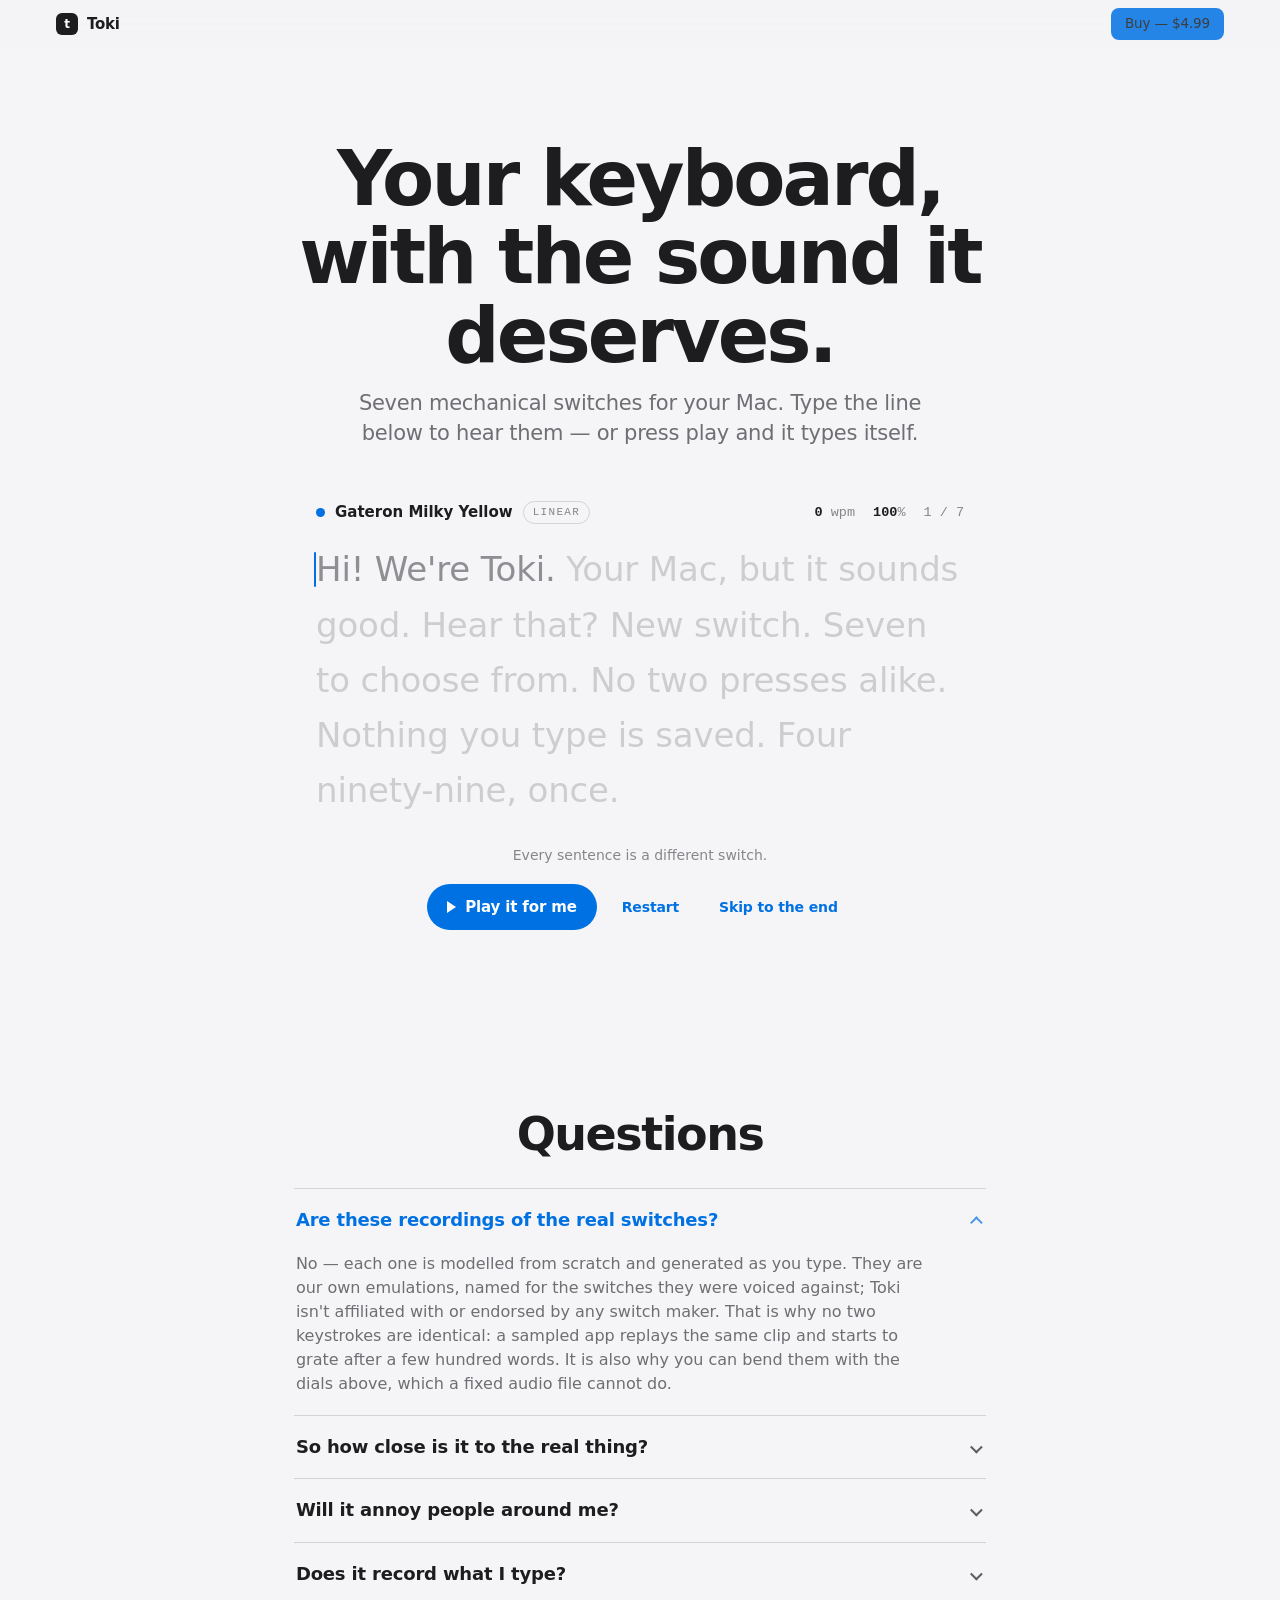
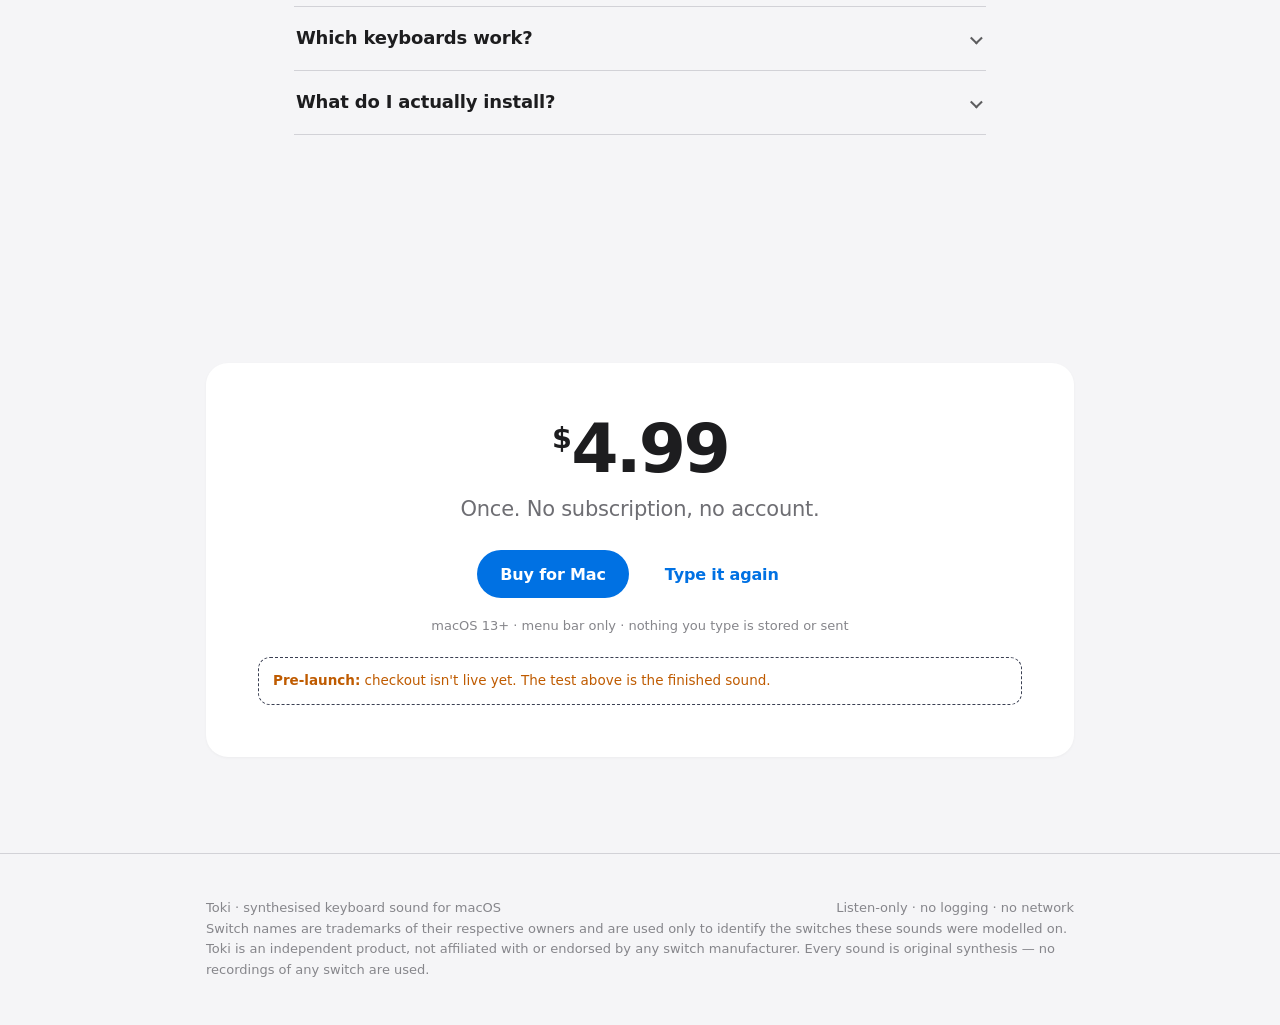
==== site/index.html @ a2b9c8f5 "Toki - mechanical keyboard sound for macOS, plus its landing page Menu-bar app in 2,479 lines of Swi" ====
<!doctype html>
<html lang="en">
<head>
<meta charset="utf-8">
<meta name="viewport" content="width=device-width, initial-scale=1">
<title>Toki — mechanical keyboard sound for your Mac</title>
<meta name="description" content="Seven mechanical keyboard switches for your Mac. Type one paragraph and hear every one of them, right in the browser.">
<meta name="theme-color" content="#0e0f18">
<!-- Pre-launch. Remove this line AND the X-Robots-Tag in vercel.json together on
     the day checkout goes live; a meta tag alone does not cover non-HTML assets. -->
<meta name="robots" content="noindex, nofollow">
<meta property="og:type" content="website">
<meta property="og:title" content="Toki — hear your keyboard">
<meta property="og:description" content="Type one paragraph. Every sentence is a different switch.">
<meta name="twitter:card" content="summary_large_image">
<link rel="stylesheet" href="css/site.css">
<link rel="icon" href="data:image/svg+xml,<svg xmlns='http://www.w3.org/2000/svg' viewBox='0 0 32 32'><rect width='32' height='32' rx='9' fill='%231f4239'/><text x='16' y='22' font-size='16' font-family='monospace' font-weight='700' fill='%238ce0c8' text-anchor='middle'>t</text></svg>">
</head>
<body>

<header class="site-head" id="head">
  <a class="brand" href="#top"><span class="glyph">t</span> Toki</a>
  <nav>
    <a class="btn" href="#buy">Buy — $4.99</a>
  </nav>
</header>

<main id="top">

  <!-- HEADER — the page had none: it opened straight into dim grey text, so a
       visitor could not tell what this was until after they committed to typing -->
  <section class="intro wrap center">
    <h1>Your keyboard,<br>with the sound it deserves.</h1>
    <p class="lede">Seven mechanical switches for your Mac. Type the line below to hear
      them — or press play and it types itself.</p>
  </section>

  <!-- THE TEST — this is the whole page ------------------------------------ -->
  <section class="test-wrap">
    <div class="wrap">

      <div class="test-meta">
        <div class="switch-now">
          <span class="dot" id="sw-dot"></span>
          <span id="sw-name">Gateron Milky Yellow</span>
          <span class="sw-fam" id="sw-fam">Linear</span>
        </div>
        <div class="stats">
          <span><b id="st-wpm">0</b> wpm</span>
          <span><b id="st-acc">100</b>%</span>
          <span id="st-prog">0 / 7</span>
        </div>
      </div>

      <div class="test" id="test" tabindex="0" role="textbox" aria-label="Typing test — type the paragraph">
        <p class="test-text" id="text"></p>
      </div>

      <p class="test-hint" id="hint">Every sentence is a different switch.</p>

      <div class="test-actions">
        <button class="btn play" id="auto" aria-pressed="false">Play it for me</button>
        <button class="btn-ghost sm" id="restart">Restart</button>
        <button class="btn-ghost sm" id="skip">Skip to the end</button>
      </div>
    </div>
  </section>

  <!-- RESULT — appears once the paragraph is done -------------------------- -->
  <section class="result wrap center" id="result" hidden>
    <h2>You just heard all seven.<br>They all come with it.</h2>

    <div class="grid four">
      <div class="card"><div class="num" id="r-wpm">—</div><h3>words per minute</h3></div>
      <div class="card"><div class="num" id="r-acc">—</div><h3>accuracy</h3></div>
      <div class="card"><div class="num" id="r-keys">—</div><h3>keystrokes heard</h3></div>
      <div class="card"><div class="num">7</div><h3>switches tried</h3></div>
    </div>

    <div class="tune-row">
      <p class="small">Switch between them freely — the dials reshape whichever one is playing.</p>
      <div class="switches" id="switches"></div>
      <div class="sliders">
        <div class="slider"><label for="s-bright">Brightness <b id="v-bright">50</b></label>
          <input type="range" id="s-bright" min="0" max="100" value="50"></div>
        <div class="slider"><label for="s-body">Body <b id="v-body">50</b></label>
          <input type="range" id="s-body" min="0" max="100" value="50"></div>
        <div class="slider"><label for="s-decay">Decay <b id="v-decay">50</b></label>
          <input type="range" id="s-decay" min="0" max="100" value="50"></div>
      </div>
      <input class="demo-field" id="demo" type="text" autocomplete="off" spellcheck="false"
             placeholder="type anything…">
    </div>
  </section>


  <!-- FAQ — the mechanics live here, not in the hero -------------------------- -->
  <section class="wrap" id="faq">
    <h2>Questions</h2>
    <div class="faq">
      <details class="qa" open>
        <summary>Are these recordings of the real switches?<span class="chev" aria-hidden="true"></span></summary>
        <div class="qa-body"><p>No — each one is modelled from scratch and generated as you type. They are our own emulations, named for the switches they were voiced against; Toki isn't affiliated with or endorsed by any switch maker. That is why no two keystrokes are identical: a sampled app replays the same clip and starts to grate after a few hundred words. It is also why you can bend them with the dials above, which a fixed audio file cannot do.</p></div>
      </details>
      <details class="qa">
        <summary>So how close is it to the real thing?<span class="chev" aria-hidden="true"></span></summary>
        <div class="qa-body"><p>Close enough that people who own these switches recognise them, not close enough to fool a recording. If you want a literal capture of your exact board, this is the wrong tool.</p></div>
      </details>
      <details class="qa">
        <summary>Will it annoy people around me?<span class="chev" aria-hidden="true"></span></summary>
        <div class="qa-body"><p>It is your speakers, so it is as loud as you set it — and headphones make it private. You can also turn off the key-up sound, which roughly halves the number of clicks.</p></div>
      </details>
      <details class="qa">
        <summary>Does it record what I type?<span class="chev" aria-hidden="true"></span></summary>
        <div class="qa-body"><p>No. macOS makes an app ask before it can watch for keystrokes, and Toki asks for the narrowest one there is — Input Monitoring, not Accessibility. It cannot read your screen or control other apps. The listener is listen-only: each key becomes a size and a stereo position, then is discarded. There is no logging path and no network code, so there is nothing to store and nowhere to send it. It also cannot see passwords — macOS hides those from every app, including this one.</p></div>
      </details>
      <details class="qa">
        <summary>Which keyboards work?<span class="chev" aria-hidden="true"></span></summary>
        <div class="qa-body"><p>All of them. It listens to the keystroke, not the hardware, so your laptop's built-in keyboard works the same as an external board.</p></div>
      </details>
      <details class="qa">
        <summary>What do I actually install?<span class="chev" aria-hidden="true"></span></summary>
        <div class="qa-body"><p>One menu-bar icon on macOS 13 or later, Apple silicon or Intel. No window, no dock icon, no account.</p></div>
      </details>
    </div>
  </section>

  <!-- BUY ------------------------------------------------------------------- -->
  <section class="wrap center" id="buy">
    <div class="price-box">
      <div class="price-tag"><sup>$</sup>4.99</div>
      <p class="lede">Once. No subscription, no account.</p>
      <div class="cta">
        <a class="btn" href="#buy" id="buy-btn">Buy for Mac</a>
        <button class="btn-ghost" id="again">Type it again</button>
      </div>
      <p class="compat small">macOS 13+ · menu bar only · nothing you type is stored or sent</p>
      <p class="notice" id="prelaunch"><b>Pre-launch:</b> checkout isn't live yet. The test above is the finished sound.</p>
    </div>
  </section>

</main>

<footer>
  <div class="wrap foot-row">
    <span class="small">Toki · synthesised keyboard sound for macOS</span>
    <span class="small">Listen-only · no logging · no network</span>
  </div>
  <div class="wrap foot-row">
    <span class="small">Switch names are trademarks of their respective owners and are used only to
      identify the switches these sounds were modelled on. Toki is an independent product,
      not affiliated with or endorsed by any switch manufacturer. Every sound is original
      synthesis — no recordings of any switch are used.</span>
  </div>
</footer>

<script type="module" src="js/typing.js"></script>
</body>
</html>
---- site/css/site.css ----
/* ============================================================================
   Toki — Dusk
   Deep blue-slate ground, one mint accent. The lit key is the only bright thing
   above the fold, so attention lands on the thing you are meant to press.
   Built mobile-first; every section is a single column that widens.
   ========================================================================== */
:root {
  /* Near-monochrome light, one blue accent, in the idiom of Apple's own product
     pages: the page recedes and the product is the only saturated thing on it.
     On macOS `system-ui` already resolves to SF Pro, so the typeface comes free
     and correct rather than being approximated by a webfont. */
  --bg:      #f5f5f7;          /* the signature off-white, not pure white */
  --bg-top:  #ffffff;
  --panel:   #ffffff;
  --line:    #d2d2d7;
  --ink:     #1d1d1f;          /* near-black, never #000 */
  --dim:     #6e6e73;
  --faint:   #86868b;
  --mint:    #0071e3;          /* the accent; name kept so components need no edit */
  --mint-dk: #ffffff;
  --warn:    #bf5b00;

  /* Not-yet-typed text. #c7c7cc measured only 1.55:1 against the ground — faint
     enough that you cannot comfortably read the line you are meant to type,
     which defeats the exercise. #8e8e93 measures 2.99:1: still unmistakably
     "not yet typed" against the 15.46:1 of a typed character, but legible. */
  --untyped: #8e8e93;

  --r-sm: 10px; --r-md: 12px; --r-lg: 18px; --r-xl: 22px;
  --r-pill: 980px;             /* their button radius, effectively a capsule */
  --pad: clamp(20px, 5vw, 56px);
  --maxw: 980px;               /* narrower column: short lines, lots of air */

  --ease: cubic-bezier(.28, .11, .32, 1);
}

*, *::before, *::after { box-sizing: border-box; margin: 0; }

html { -webkit-text-size-adjust: 100%; scroll-behavior: smooth; }

body {
  /* Flat ground. A gradient would compete with the product; these pages are
     deliberately inert so the one bright thing is what you are selling. */
  background: var(--bg);
  color: var(--ink);
  font: 16px/1.6 ui-sans-serif, system-ui, -apple-system, "Segoe UI", sans-serif;
  -webkit-font-smoothing: antialiased;
  overflow-x: hidden;
}

a { color: inherit; text-decoration: none; }
button { font: inherit; color: inherit; background: none; border: 0; cursor: pointer; }
:focus-visible { outline: 2px solid var(--mint); outline-offset: 3px; border-radius: 6px; }

.wrap { max-width: var(--maxw); margin: 0 auto; padding-inline: var(--pad); }

/* --- type ----------------------------------------------------------------- */
h1 {
  font-size: clamp(38px, 7.4vw, 76px);
  line-height: 1.03;
  letter-spacing: -.038em;    /* large type needs negative tracking to look set */
  font-weight: 600;           /* semibold, not bold — heavier reads cheap at size */
  max-width: 20ch;
}
h2 {
  font-size: clamp(28px, 4.6vw, 46px);
  line-height: 1.08;
  letter-spacing: -.032em;
  font-weight: 600;
  max-width: 22ch;
}
h3 { font-size: 17px; font-weight: 650; letter-spacing: -.01em; }
.lede { color: var(--dim); font-size: clamp(17px, 2.3vw, 21px); max-width: 44ch; margin-top: 14px;
        line-height: 1.42; letter-spacing: -.012em; }
.mint { color: var(--mint); }
.mono { font-family: ui-monospace, SFMono-Regular, Menlo, monospace; }
.kicker {
  font: 600 11px/1 ui-monospace, Menlo, monospace;
  letter-spacing: .16em; text-transform: uppercase; color: var(--mint);
}
.small { font-size: 13px; color: var(--faint); }

/* --- buttons -------------------------------------------------------------- */
.btn, .btn-ghost {
  display: inline-flex; align-items: center; justify-content: center; gap: 9px;
  border-radius: var(--r-pill); font-weight: 550; font-size: 16px;
  min-height: 48px; padding: 0 23px;          /* >=44px tap target */
  letter-spacing: -.01em;
  transition: transform .15s var(--ease), background-color .2s var(--ease),
              border-color .2s var(--ease), opacity .2s var(--ease);
}
.btn { background: var(--mint); color: var(--mint-dk); }
.btn:hover { background: #0077ed; transform: none; }   /* no lift; they don't */
.btn-ghost { border: 1px solid var(--line); color: var(--ink); }
.btn-ghost { color: var(--mint); border-color: transparent; }
.btn-ghost:hover { color: #0077ed; background: rgba(0,113,227,.06); }
.btn[disabled], .btn-ghost[disabled] { opacity: .5; cursor: not-allowed; transform: none; }

/* --- header --------------------------------------------------------------- */
.site-head {
  position: sticky; top: 0; z-index: 40;
  display: flex; align-items: center; justify-content: space-between;
  gap: 16px; padding: 0 var(--pad); min-height: 48px;
  backdrop-filter: saturate(180%) blur(20px);
  background: rgba(245,245,247,.82);          /* the translucent chrome */
  font-size: 14px;
  border-bottom: 1px solid transparent;
  transition: border-color .3s var(--ease);
}
.site-head.scrolled { border-bottom-color: var(--line); }
.brand { display: flex; align-items: center; gap: 9px; font-weight: 600; font-size: 15px; letter-spacing: -.015em; }
.brand .glyph {
  width: 22px; height: 22px; border-radius: 6px;
  background: var(--ink); color: #fff; display: grid; place-items: center;
  font: 600 12px/1 ui-sans-serif, system-ui; letter-spacing: -.02em;
}
.site-head nav { display: flex; align-items: center; gap: 6px; }
.site-head nav a { padding: 10px 12px; font-size: 13.5px; color: var(--ink); opacity: .85; border-radius: 8px; }
.site-head nav a:hover { color: var(--ink); }
.site-head .btn { min-height: 32px; font-size: 13.5px; padding: 0 14px; font-weight: 500; }
@media (max-width: 640px) { .site-head nav .hide-sm { display: none; } }

/* --- sections ------------------------------------------------------------- */
section { padding-block: clamp(56px, 8vw, 96px); }
.center { text-align: center; }
.center h1, .center h2, .center .lede { margin-inline: auto; }
#tuner .lede, .privacy .lede { margin-top: 14px; }
.stack-sm > * + * { margin-top: 14px; }
.stack   > * + * { margin-top: 22px; }

/* --- hero ----------------------------------------------------------------- */
.hero { padding-top: clamp(48px, 9vw, 96px); }
.hero .cta { display: flex; gap: 12px; justify-content: center; flex-wrap: wrap; margin-top: 32px; }
.hero .stage { margin-top: clamp(48px, 8vw, 84px); }

/* the playable keys */
.keys { display: flex; gap: clamp(6px, 1.8vw, 14px); justify-content: center; flex-wrap: wrap; }
.key {
  /* narrow enough that all five of T-H-O-C-K fit one row at 390px;
     at 17vw the last key orphaned onto a second line. */
  width: clamp(52px, 14.5vw, 92px); aspect-ratio: 1;
  border-radius: clamp(12px, 3vw, 18px);
  background: #fff;
  border: 1px solid var(--line);
  box-shadow: 0 2px 0 var(--line);
  color: var(--ink); font-size: clamp(17px, 4vw, 21px); font-weight: 650;
  display: grid; place-items: center;
  transition: transform .07s var(--ease), box-shadow .18s var(--ease),
              background-color .18s var(--ease), color .18s var(--ease);
}
.key:hover { color: var(--ink); border-color: #3d4459; }
.key.lit, .key:active {
  background: var(--mint); border-color: var(--mint); color: #fff;
  box-shadow: 0 2px 0 #005bbb;
  transform: translateY(2px);
}
.hero .hint { margin-top: 26px; }

/* --- tuner ---------------------------------------------------------------- */
.tuner { display: grid; gap: 28px; margin-top: 36px; }
@media (min-width: 820px) { .tuner { grid-template-columns: 1.05fr .95fr; align-items: start; gap: 44px; } }

.switches { display: flex; flex-wrap: wrap; gap: 8px; }
.chip {
  padding: 9px 14px; min-height: 44px; display: inline-flex; align-items: center;
  border: 1px solid var(--line); border-radius: 999px; color: var(--dim); font-size: 14.5px;
  transition: all .18s var(--ease);
}
.chip:hover { color: var(--ink); border-color: var(--faint); }
.chip[aria-pressed="true"] { background: var(--mint); color: var(--mint-dk); border-color: var(--mint); font-weight: 650; }

.sliders { display: grid; gap: 18px; }
.slider label { display: flex; justify-content: space-between; font-size: 14px; color: var(--dim); }
.slider label b { color: var(--ink); font-weight: 600; font-variant-numeric: tabular-nums; }
input[type=range] {
  -webkit-appearance: none; appearance: none; width: 100%; height: 34px; background: transparent;
}
input[type=range]::-webkit-slider-runnable-track {
  height: 4px; border-radius: 999px; background: #d2d2d7;
}
input[type=range]::-webkit-slider-thumb {
  -webkit-appearance: none; width: 22px; height: 22px; margin-top: -8.5px;
  border-radius: 50%; background: var(--mint); border: 0;
  box-shadow: 0 1px 4px rgba(0,0,0,.2);
}
input[type=range]:focus-visible::-webkit-slider-thumb { box-shadow: 0 0 0 6px rgba(140,224,200,.3); }

.scope {
  border: 1px solid var(--line); border-radius: var(--r-lg); background: #fbfbfd;
  padding: 14px; height: 148px; display: block; width: 100%;
}
.readout { display: flex; gap: 18px; flex-wrap: wrap; margin-top: 12px; }
.readout span { font: 500 12.5px ui-monospace, Menlo, monospace; color: var(--faint); }
.readout b { color: var(--mint); font-weight: 600; }

/* --- typing demo ---------------------------------------------------------- */
.demo-field {
  width: 100%; border: 1px solid var(--line); border-radius: var(--r-md);
  background: #fff; color: var(--ink); padding: 15px 16px; font-size: 16px;
  min-height: 54px; transition: border-color .2s var(--ease);
}
.demo-field:focus { outline: none; border-color: var(--mint); }
.demo-field::placeholder { color: #5b6276; }

/* --- generic cards / grid ------------------------------------------------- */
.grid { display: grid; gap: 18px; margin-top: 40px; }
@media (min-width: 620px) { .grid.two { grid-template-columns: 1fr 1fr; } }
@media (min-width: 860px) { .grid.four { grid-template-columns: repeat(4, 1fr); } }
.card {
  border: 0; border-radius: var(--r-xl); background: var(--panel);
  padding: 24px; box-shadow: 0 1px 3px rgba(0,0,0,.04);
}
.card p { color: var(--dim); font-size: 15px; margin-top: 8px; }
.card { text-align: left; }
.grid.four .card { text-align: center; padding: 26px 18px; }
.grid.four .card h3 { color: var(--dim); font-weight: 550; font-size: 14.5px; margin-top: 8px; }
.card .num { font: 600 26px/1 ui-monospace, Menlo, monospace; color: var(--mint); letter-spacing: -.02em; }

/* --- privacy: deliberately flatter, more technical register --------------- */
.privacy { background: var(--panel); }
.facts { list-style: none; margin-top: 30px; display: grid; gap: 2px; }
.facts li {
  display: grid; grid-template-columns: 20px 1fr; gap: 12px; align-items: start;
  padding: 13px 2px; border-bottom: 1px solid #191d2a; font-size: 16px;
}
.facts li:last-child { border-bottom: 0; }
.facts .tick { color: var(--mint); font-weight: 700; line-height: 1.5; }
.facts code {
  font: 500 13.5px ui-monospace, Menlo, monospace; color: var(--mint);
  background: #121826; padding: 2px 6px; border-radius: 6px;
}
.facts .why { display: block; color: var(--faint); font-size: 14px; margin-top: 3px; }

/* --- price ---------------------------------------------------------------- */
.price-box {
  border: 0; border-radius: var(--r-xl); background: var(--panel);
  padding: clamp(30px, 5vw, 52px); margin-top: 36px; text-align: center;
  box-shadow: 0 1px 3px rgba(0,0,0,.04);
}
.price-tag { font-size: clamp(44px, 9vw, 68px); font-weight: 700; letter-spacing: -.04em; line-height: 1; }
.price-tag sup { font-size: .42em; vertical-align: super; margin-right: 2px; font-weight: 600; }
.price-box .lede { margin-top: 12px; }
.price-box .cta { margin-top: 26px; display: flex; gap: 12px; justify-content: center; flex-wrap: wrap; }
.compat { margin-top: 18px; }

.notice {
  margin-top: 20px; border: 1px dashed #3a3f52; border-radius: var(--r-md);
  padding: 12px 14px; color: var(--warn); font-size: 13.5px; text-align: left;
}

/* --- footer --------------------------------------------------------------- */
footer { border-top: 1px solid var(--line); padding-block: 44px; }
.foot-row { display: flex; justify-content: space-between; gap: 20px; flex-wrap: wrap; align-items: center; }
footer a { color: var(--dim); }
footer a:hover { color: var(--ink); }

/* --- reveal --------------------------------------------------------------- */
.reveal { opacity: 0; transform: translateY(14px); transition: opacity .7s var(--ease), transform .7s var(--ease); }
.reveal.in { opacity: 1; transform: none; }

@media (prefers-reduced-motion: reduce) {
  html { scroll-behavior: auto; }
  .reveal { opacity: 1; transform: none; transition: none; }
  * { animation-duration: .001ms !important; transition-duration: .001ms !important; }
}

/* Deterministic capture: the page reveals on scroll via IntersectionObserver,
   which does not fire for off-screen content during a captureBeyondViewport
   screenshot — so a full-page shot renders every unrevealed section as a blank
   hole. Exactly the failure that made a section score 91.9% "within tolerance"
   on the last project by matching empty background to empty background.
   Stamped at capture time only; the live page still animates. */
html[data-static] .reveal { opacity: 1 !important; transform: none !important; transition: none !important; }

/* ============================================================================
   TYPING TEST — the page's whole first screen
   ========================================================================== */
.test-wrap { padding-block: clamp(40px, 7vw, 80px) clamp(48px, 8vw, 88px); }

.test-meta {
  display: flex; justify-content: space-between; align-items: center;
  gap: 16px; flex-wrap: wrap; margin-bottom: 22px;
}
.switch-now {
  display: inline-flex; align-items: center; gap: 10px;
  font-size: 15px; font-weight: 650;
}
.switch-now .dot {
  width: 9px; height: 9px; border-radius: 50%; background: var(--mint);
  box-shadow: 0 0 14px 1px rgba(140, 224, 200, .7);
}
.switch-now .sw-fam {
  font: 500 11px/1 ui-monospace, Menlo, monospace; letter-spacing: .12em;
  text-transform: uppercase; color: var(--faint);
  border: 1px solid var(--line); border-radius: 999px; padding: 5px 9px;
}
.switch-now.flash { animation: swflash .5s var(--ease); }
@keyframes swflash { from { opacity: .35; transform: translateY(-3px); } to { opacity: 1; transform: none; } }

.stats { display: flex; gap: 18px; font: 500 13.5px ui-monospace, Menlo, monospace; color: var(--faint); }
.stats b { color: var(--ink); font-weight: 600; }

/* the paragraph */
.test { outline: none; }
.test-text {
  font-size: clamp(22px, 3.6vw, 34px);
  font-weight: 500;
  line-height: 1.62;
  letter-spacing: -.005em;
  color: var(--untyped);              /* untyped */
  max-width: 34ch;
}
@media (min-width: 760px) { .test-text { max-width: 46ch; } }

.sentence { transition: opacity .3s var(--ease); opacity: .38; }
.sentence.live { opacity: 1; }

.ch { position: relative; transition: color .12s linear; }
.ch.ok  { color: var(--ink); }
.ch.bad { color: #d70015; background: rgba(215, 0, 21, .09); border-radius: 3px; }
.ch.at::before {
  content: ""; position: absolute; left: -2px; top: .08em; bottom: .08em; width: 2px;
  background: var(--mint); border-radius: 2px; animation: caret 1.05s steps(1) infinite;
}
@keyframes caret { 0%, 49% { opacity: 1 } 50%, 100% { opacity: 0 } }

.test-hint { margin-top: 26px; color: var(--faint); font-size: 14px; min-height: 1.4em; }
.test-actions { margin-top: 18px; display: flex; gap: 10px; flex-wrap: wrap; }
.btn-ghost.sm { min-height: 40px; font-size: 14px; padding: 0 14px; }

/* result panel */
.result { padding-top: clamp(40px, 6vw, 72px); }
.result h2 { margin-inline: auto; }
.tune-row {
  margin-top: 40px; border: 1px solid var(--line); border-radius: var(--r-xl);
  background: var(--panel); padding: clamp(20px, 4vw, 32px); text-align: left;
}
.tune-row .switches { margin: 14px 0 20px; }
.tune-row .sliders { max-width: 460px; }
.tune-row .demo-field { margin-top: 20px; }

.notice.pulse { border-color: var(--warn); background: rgba(255, 207, 139, .06); }

@media (prefers-reduced-motion: reduce) {
  .ch.at::before { animation: none; }
  .switch-now.flash { animation: none; }
}

/* --- FAQ ------------------------------------------------------------------
   Native <details>, so it collapses with no JS, is keyboard-operable, and
   announces its own open/closed state to screen readers. The first answer ships
   open — otherwise the section reads as a stack of headings with no content.
   -------------------------------------------------------------------------- */
.faq { margin-top: 28px; max-width: 68ch; }

.qa { border-bottom: 1px solid var(--line); }
.qa:first-child { border-top: 1px solid var(--line); }

.qa summary {
  display: flex; align-items: center; justify-content: space-between; gap: 16px;
  padding: 17px 2px; cursor: pointer; list-style: none;
  font-size: clamp(16px, 2.2vw, 18px); font-weight: 600; letter-spacing: -.01em;
  min-height: 44px;                     /* tap target */
  transition: color .18s var(--ease);
}
.qa summary::-webkit-details-marker { display: none; }
.qa summary:hover { color: var(--mint); }
.qa[open] summary { color: var(--mint); }

/* chevron, drawn rather than shipped as an icon file */
.qa .chev {
  flex: 0 0 auto; width: 9px; height: 9px; margin-right: 4px;
  border-right: 2px solid currentColor; border-bottom: 2px solid currentColor;
  transform: rotate(45deg); transform-origin: 60% 60%;
  transition: transform .22s var(--ease); opacity: .7;
}
.qa[open] .chev { transform: rotate(-135deg); }

.qa-body { padding: 0 2px 19px; }
.qa-body p { color: var(--dim); font-size: 16px; line-height: 1.5; margin: 0; max-width: 62ch; }

@media (prefers-reduced-motion: reduce) { .qa .chev { transition: none; } }

/* --- autoplay button -------------------------------------------------------
   The main affordance on a phone, where typing into a landing page is
   unpleasant, so it gets the filled treatment while restart/skip stay quiet.
   -------------------------------------------------------------------------- */
.test-actions { align-items: center; }
.btn.play { min-height: 46px; font-size: 15px; padding: 0 20px; }
.btn.play::before {
  content: ""; width: 0; height: 0; flex: 0 0 auto;
  border-left: 9px solid currentColor;
  border-top: 6px solid transparent; border-bottom: 6px solid transparent;
  transition: none;
}
/* while playing, the triangle becomes a stop square */
.btn.play[aria-pressed="true"]::before {
  width: 11px; height: 11px; border: 0; background: currentColor; border-radius: 2px;
}
@media (max-width: 560px) {
  .test-actions { width: 100%; }
  .btn.play { flex: 1 1 100%; }
}

/* --- header + centring -----------------------------------------------------
   Short lines, centred, with air above and below. The paragraph block itself
   stays left-aligned inside a centred column: centred prose is harder to track
   while typing, and the test is the one thing that must stay easy to read.
   -------------------------------------------------------------------------- */
.intro { padding-block: clamp(48px, 8vw, 92px) 0; }
.intro h1 { margin-inline: auto; }
.intro .lede { margin-inline: auto; }

.test-wrap { padding-block: clamp(30px, 5vw, 52px) clamp(48px, 8vw, 84px); }
.test-wrap .wrap { max-width: 760px; }
.test-text { margin-inline: auto; }
.test-meta { margin-bottom: 18px; }
.test-actions { justify-content: center; }
.test-hint { text-align: center; }

/* the switch label reads as a caption here, not a readout */
.switch-now .dot { box-shadow: none; }
.switch-now .sw-fam { border-color: var(--line); }
.stats { color: var(--faint); }

/* results + FAQ centred to match */
.faq { margin-inline: auto; }
#faq h2 { margin-inline: auto; text-align: center; }
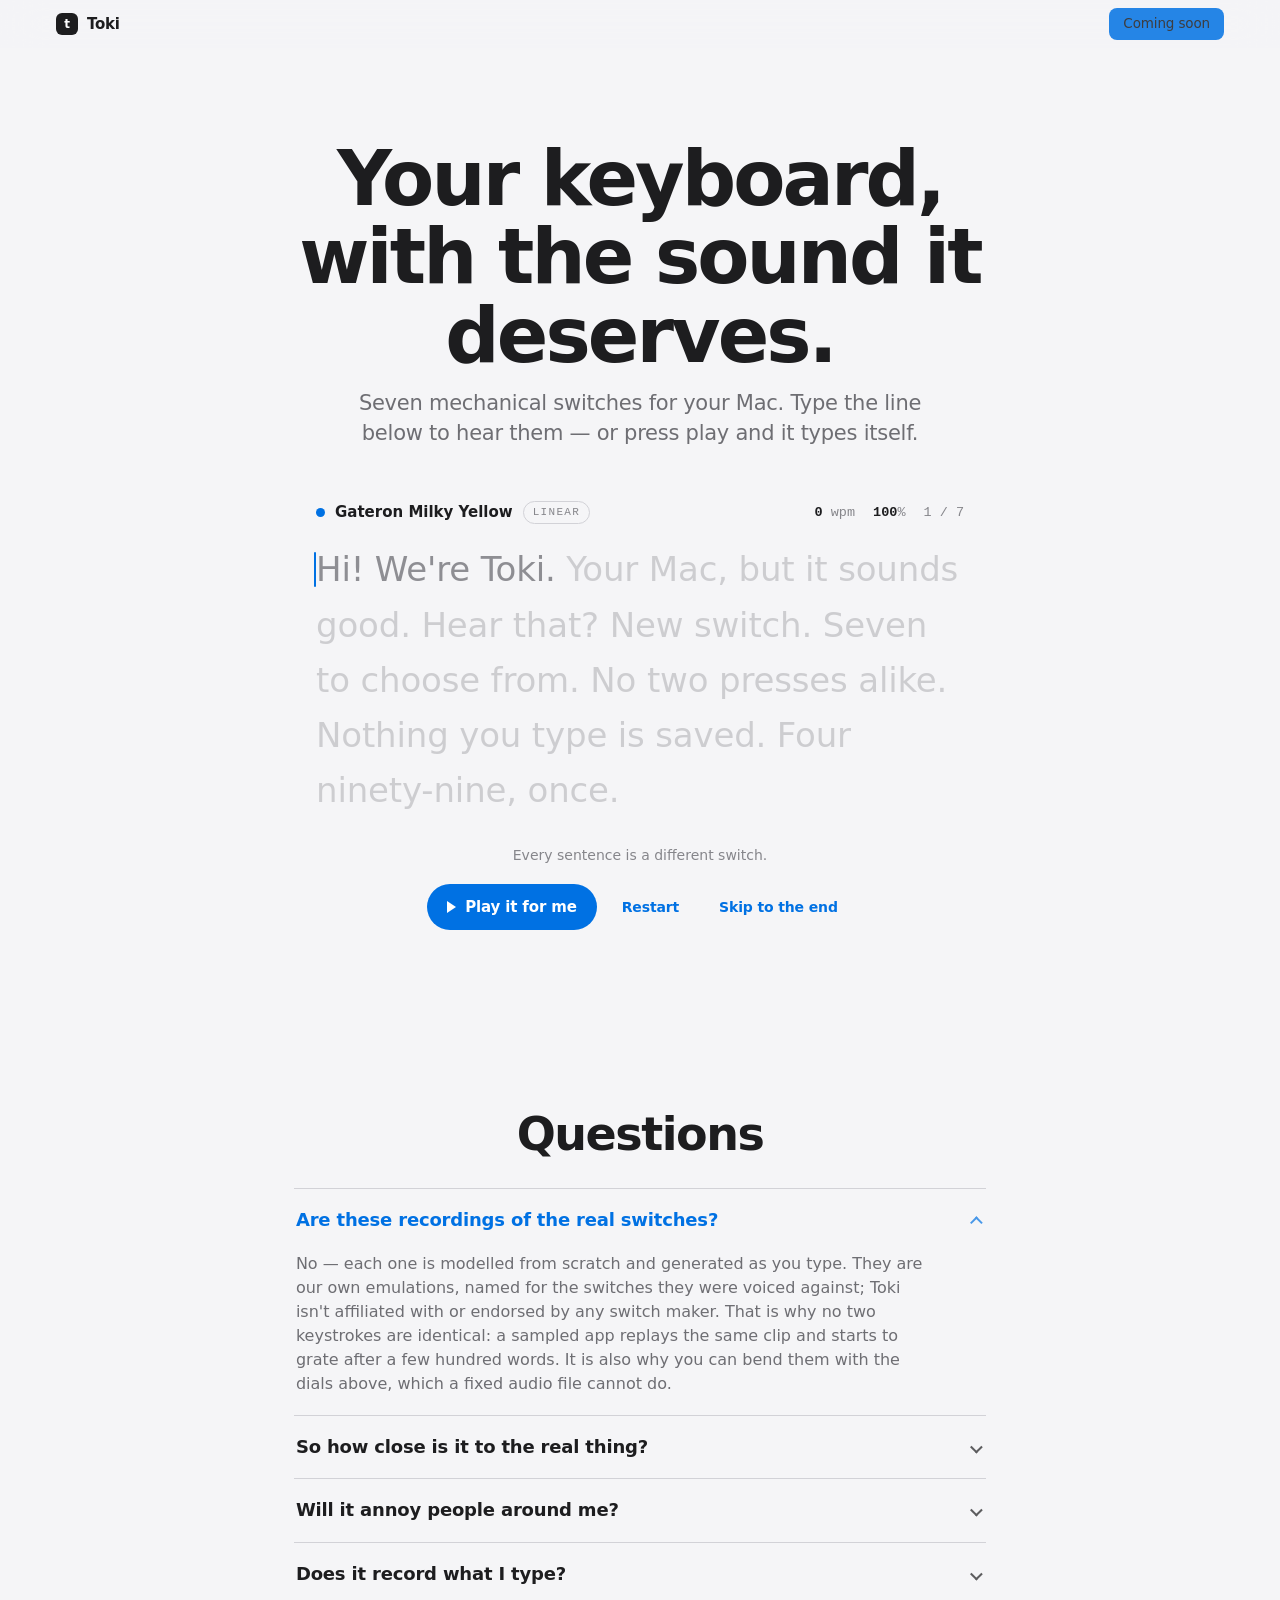
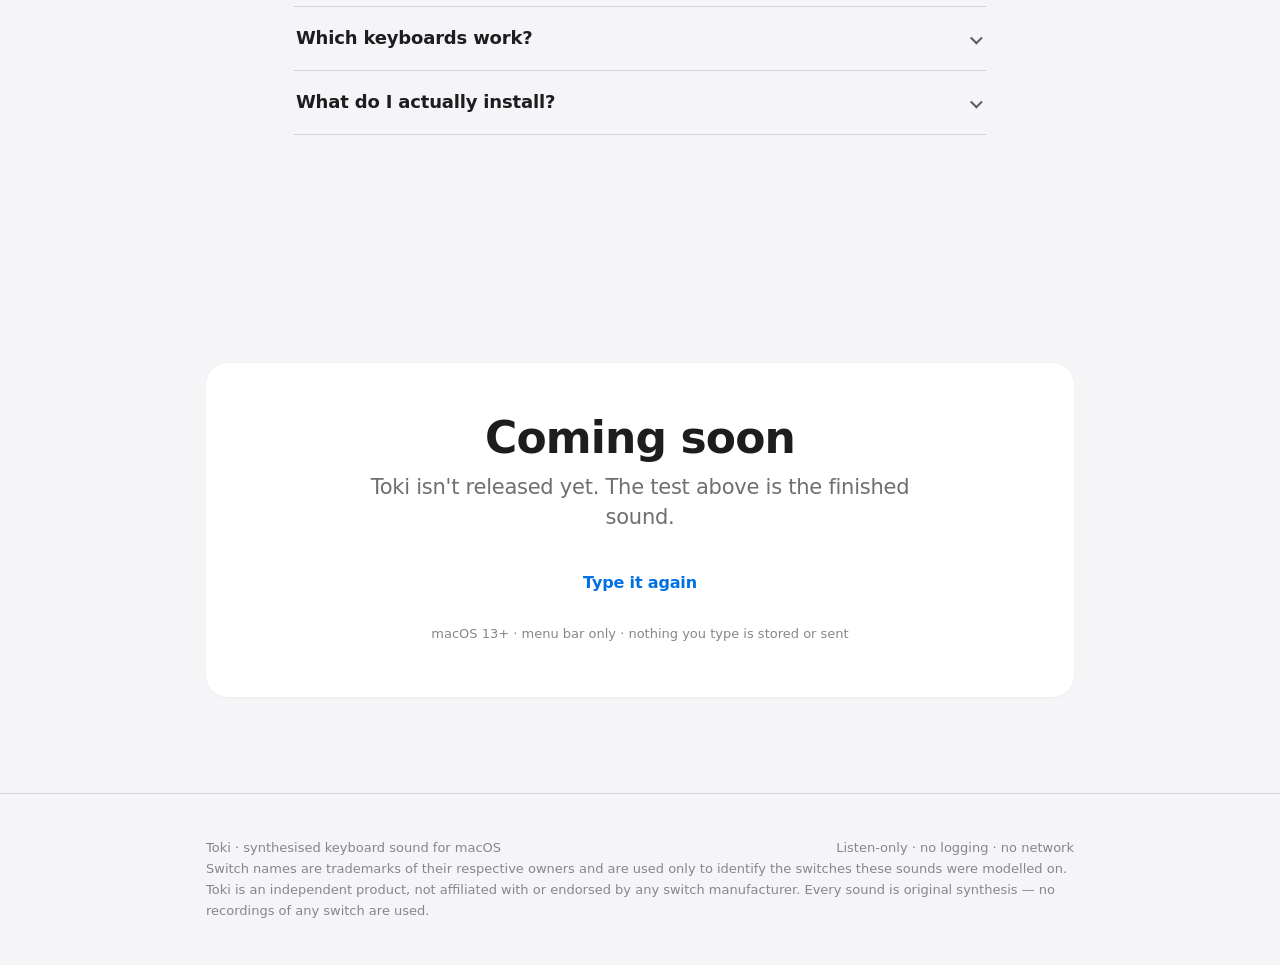
==== commit 6672bc84: "Site: pricing replaced with coming soon" ====
--- a/site/index.html
+++ b/site/index.html
@@ -21,7 +21,7 @@
 <header class="site-head" id="head">
   <a class="brand" href="#top"><span class="glyph">t</span> Toki</a>
   <nav>
-    <a class="btn" href="#buy">Buy — $4.99</a>
+    <a class="btn" href="#buy">Coming soon</a>
   </nav>
 </header>
 
@@ -128,14 +128,12 @@
   <!-- BUY ------------------------------------------------------------------- -->
   <section class="wrap center" id="buy">
     <div class="price-box">
-      <div class="price-tag"><sup>$</sup>4.99</div>
-      <p class="lede">Once. No subscription, no account.</p>
+      <div class="price-tag">Coming soon</div>
+      <p class="lede">Toki isn't released yet. The test above is the finished sound.</p>
       <div class="cta">
-        <a class="btn" href="#buy" id="buy-btn">Buy for Mac</a>
         <button class="btn-ghost" id="again">Type it again</button>
       </div>
       <p class="compat small">macOS 13+ · menu bar only · nothing you type is stored or sent</p>
-      <p class="notice" id="prelaunch"><b>Pre-launch:</b> checkout isn't live yet. The test above is the finished sound.</p>
     </div>
   </section>
 
--- a/site/css/site.css
+++ b/site/css/site.css
@@ -237,7 +237,7 @@
   padding: clamp(30px, 5vw, 52px); margin-top: 36px; text-align: center;
   box-shadow: 0 1px 3px rgba(0,0,0,.04);
 }
-.price-tag { font-size: clamp(44px, 9vw, 68px); font-weight: 700; letter-spacing: -.04em; line-height: 1; }
+.price-tag { font-size: clamp(30px, 5.4vw, 44px); font-weight: 700; letter-spacing: -.02em; line-height: 1.05; }
 .price-tag sup { font-size: .42em; vertical-align: super; margin-right: 2px; font-weight: 600; }
 .price-box .lede { margin-top: 12px; }
 .price-box .cta { margin-top: 26px; display: flex; gap: 12px; justify-content: center; flex-wrap: wrap; }
